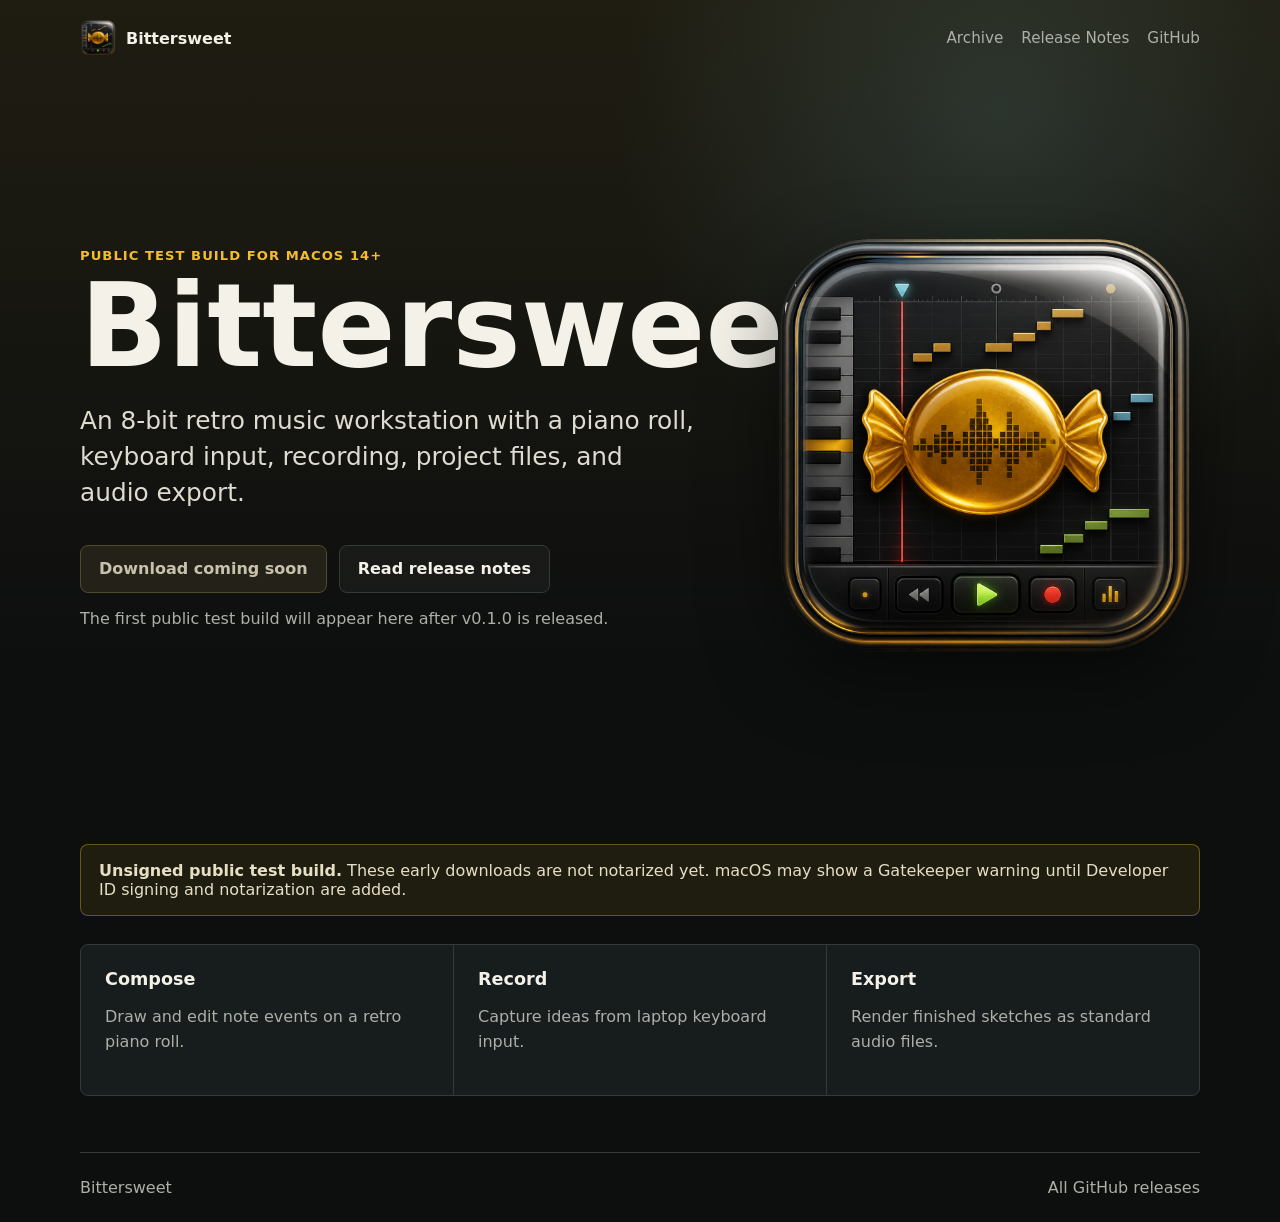
==== index.html @ 7b5882a4 "initial public website" ====
<!doctype html>
<html lang="en">
  <head>
    <meta charset="utf-8">
    <meta name="viewport" content="width=device-width, initial-scale=1">
    <title>Bittersweet</title>
    <meta name="description" content="Bittersweet is an 8-bit retro music workstation for macOS.">
    <link rel="icon" href="assets/bittersweet-icon.png">
    <link rel="stylesheet" href="assets/styles.css">
  </head>
  <body data-page="home">
    <header class="site-header">
      <a class="brand" href="./" aria-label="Bittersweet home">
        <img src="assets/bittersweet-icon.png" alt="">
        <span>Bittersweet</span>
      </a>
      <nav aria-label="Primary navigation">
        <a href="archive.html">Archive</a>
        <a href="release-notes.html">Release Notes</a>
        <a href="https://github.com/CaiqueCosta/bittersweet">GitHub</a>
      </nav>
    </header>

    <main>
      <section class="hero">
        <div class="hero-copy">
          <p class="eyebrow">Public test build for macOS 14+</p>
          <h1>Bittersweet</h1>
          <p class="lede">
            An 8-bit retro music workstation with a piano roll, keyboard input,
            recording, project files, and audio export.
          </p>
          <div class="actions">
            <a class="button primary" data-latest-download href="#" aria-disabled="true">Download coming soon</a>
            <a class="button secondary" href="release-notes.html">Read release notes</a>
          </div>
          <p class="release-line" data-latest-summary>Checking for the latest release...</p>
        </div>
        <div class="hero-art" aria-hidden="true">
          <img src="assets/bittersweet-icon.png" alt="">
        </div>
      </section>

      <section class="notice">
        <strong>Unsigned public test build.</strong>
        These early downloads are not notarized yet. macOS may show a Gatekeeper
        warning until Developer ID signing and notarization are added.
      </section>

      <section class="feature-band" aria-label="Highlights">
        <div>
          <h2>Compose</h2>
          <p>Draw and edit note events on a retro piano roll.</p>
        </div>
        <div>
          <h2>Record</h2>
          <p>Capture ideas from laptop keyboard input.</p>
        </div>
        <div>
          <h2>Export</h2>
          <p>Render finished sketches as standard audio files.</p>
        </div>
      </section>
    </main>

    <footer class="site-footer">
      <span>Bittersweet</span>
      <a href="https://github.com/CaiqueCosta/bittersweet/releases">All GitHub releases</a>
    </footer>

    <script src="assets/site.js"></script>
  </body>
</html>
---- assets/styles.css ----
:root {
  color-scheme: dark;
  --bg: #0d0f0f;
  --panel: #151919;
  --panel-2: #1e2424;
  --line: #333a39;
  --text: #f3f1e8;
  --muted: #adafa8;
  --gold: #f5bd2e;
  --gold-2: #9c7b1e;
  --cyan: #86d8e8;
  --red: #f05b43;
  --green: #9bd94b;
  font-family: Inter, ui-sans-serif, system-ui, -apple-system, BlinkMacSystemFont, "Segoe UI", sans-serif;
}

* {
  box-sizing: border-box;
}

body {
  min-width: 320px;
  margin: 0;
  color: var(--text);
  background:
    linear-gradient(180deg, rgba(245, 189, 46, 0.08), transparent 42rem),
    radial-gradient(circle at 78% 9%, rgba(134, 216, 232, 0.14), transparent 24rem),
    var(--bg);
}

a {
  color: inherit;
}

.site-header,
.site-footer {
  width: min(1120px, calc(100% - 32px));
  margin: 0 auto;
  display: flex;
  align-items: center;
  justify-content: space-between;
  gap: 24px;
}

.site-header {
  min-height: 76px;
}

.brand {
  display: inline-flex;
  align-items: center;
  gap: 10px;
  color: var(--text);
  font-weight: 800;
  text-decoration: none;
  letter-spacing: 0;
}

.brand img {
  width: 36px;
  height: 36px;
}

nav {
  display: flex;
  align-items: center;
  gap: 18px;
  color: var(--muted);
  font-size: 0.95rem;
}

nav a,
.site-footer a {
  text-decoration: none;
}

nav a:hover,
.site-footer a:hover {
  color: var(--gold);
}

main {
  width: min(1120px, calc(100% - 32px));
  margin: 0 auto;
}

.hero {
  min-height: calc(100vh - 132px);
  display: grid;
  grid-template-columns: minmax(0, 1fr) minmax(280px, 430px);
  align-items: center;
  gap: clamp(32px, 6vw, 72px);
  padding: 36px 0 64px;
}

.eyebrow {
  margin: 0 0 12px;
  color: var(--gold);
  font-size: 0.82rem;
  font-weight: 800;
  letter-spacing: 0.08em;
  text-transform: uppercase;
}

h1,
h2 {
  margin: 0;
  letter-spacing: 0;
}

h1 {
  font-size: clamp(3.4rem, 9vw, 7.5rem);
  line-height: 0.9;
}

.page-heading h1 {
  font-size: clamp(2.7rem, 7vw, 5.5rem);
}

.lede {
  max-width: 640px;
  margin: 24px 0 0;
  color: #dedbd0;
  font-size: clamp(1.08rem, 2.2vw, 1.55rem);
  line-height: 1.45;
}

.actions {
  display: flex;
  flex-wrap: wrap;
  gap: 12px;
  margin: 34px 0 0;
}

.button {
  min-height: 48px;
  display: inline-flex;
  align-items: center;
  justify-content: center;
  padding: 0 18px;
  border: 1px solid var(--line);
  border-radius: 8px;
  font-weight: 800;
  text-decoration: none;
}

.button.primary {
  border-color: #f7c84d;
  color: #16120a;
  background: linear-gradient(180deg, #ffd65c, var(--gold));
}

.button.secondary {
  color: var(--text);
  background: rgba(255, 255, 255, 0.04);
}

.button[aria-disabled="true"] {
  pointer-events: none;
  color: #c8c2ac;
  border-color: #51482d;
  background: #242118;
}

.release-line,
.muted {
  color: var(--muted);
}

.hero-art {
  display: grid;
  place-items: center;
}

.hero-art img {
  width: min(100%, 430px);
  height: auto;
  filter: drop-shadow(0 26px 38px rgba(0, 0, 0, 0.5));
}

.notice {
  margin: 0 0 28px;
  padding: 16px 18px;
  border: 1px solid rgba(245, 189, 46, 0.35);
  border-radius: 8px;
  color: #e7dfc5;
  background: rgba(245, 189, 46, 0.08);
}

.feature-band {
  display: grid;
  grid-template-columns: repeat(3, minmax(0, 1fr));
  gap: 1px;
  overflow: hidden;
  margin: 0 0 56px;
  border: 1px solid var(--line);
  border-radius: 8px;
  background: var(--line);
}

.feature-band div,
.release-item,
.note-item {
  background: rgba(21, 25, 25, 0.9);
}

.feature-band div {
  padding: 24px;
}

.feature-band h2,
.release-item h2,
.note-item h2 {
  font-size: 1.1rem;
}

.feature-band p,
.release-item p,
.note-item p {
  color: var(--muted);
  line-height: 1.55;
}

.page-shell {
  padding: 44px 0 64px;
}

.page-heading {
  max-width: 760px;
  margin-bottom: 28px;
}

.page-heading p:not(.eyebrow) {
  color: var(--muted);
  font-size: 1.1rem;
  line-height: 1.55;
}

.release-list,
.notes-list {
  display: grid;
  gap: 14px;
}

.release-item,
.note-item {
  padding: 22px;
  border: 1px solid var(--line);
  border-radius: 8px;
}

.release-meta {
  display: flex;
  flex-wrap: wrap;
  gap: 10px;
  margin: 10px 0 16px;
  color: var(--muted);
  font-size: 0.93rem;
}

.release-actions {
  display: flex;
  flex-wrap: wrap;
  gap: 10px;
}

.pill {
  display: inline-flex;
  align-items: center;
  min-height: 28px;
  padding: 0 9px;
  border: 1px solid rgba(134, 216, 232, 0.3);
  border-radius: 999px;
  color: var(--cyan);
}

.note-body {
  margin-top: 16px;
  color: #d8d5ca;
  line-height: 1.6;
}

.note-body ul {
  padding-left: 1.2rem;
}

.site-footer {
  min-height: 70px;
  border-top: 1px solid var(--line);
  color: var(--muted);
}

@media (max-width: 760px) {
  .site-header,
  .site-footer {
    align-items: flex-start;
    flex-direction: column;
    justify-content: center;
    padding: 16px 0;
  }

  nav {
    flex-wrap: wrap;
  }

  .hero {
    min-height: auto;
    grid-template-columns: 1fr;
    padding-top: 22px;
  }

  .hero-art {
    order: -1;
  }

  .hero-art img {
    width: min(78vw, 330px);
  }

  .feature-band {
    grid-template-columns: 1fr;
  }
}
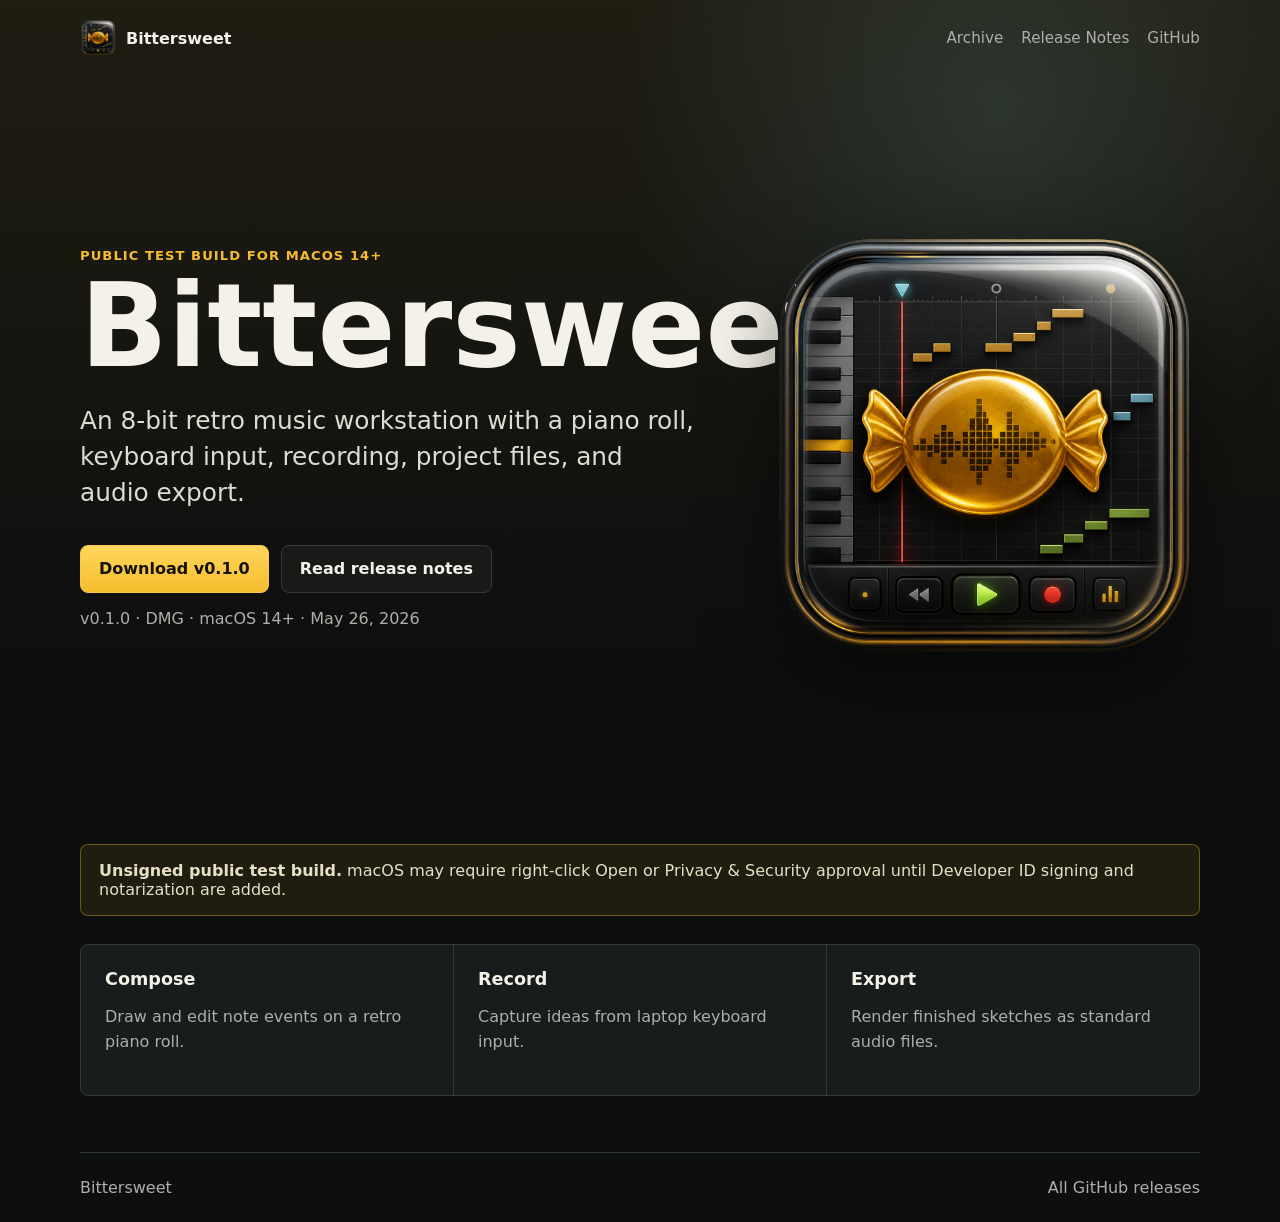
==== commit 50307c2f: "Publish Bittersweet website from 30e3bddad98d83650fc58471b38752666d3a1d4e" ====
--- a/index.html
+++ b/index.html
@@ -43,8 +43,8 @@
 
       <section class="notice">
         <strong>Unsigned public test build.</strong>
-        These early downloads are not notarized yet. macOS may show a Gatekeeper
-        warning until Developer ID signing and notarization are added.
+        macOS may require right-click Open or Privacy &amp; Security approval
+        until Developer ID signing and notarization are added.
       </section>
 
       <section class="feature-band" aria-label="Highlights">
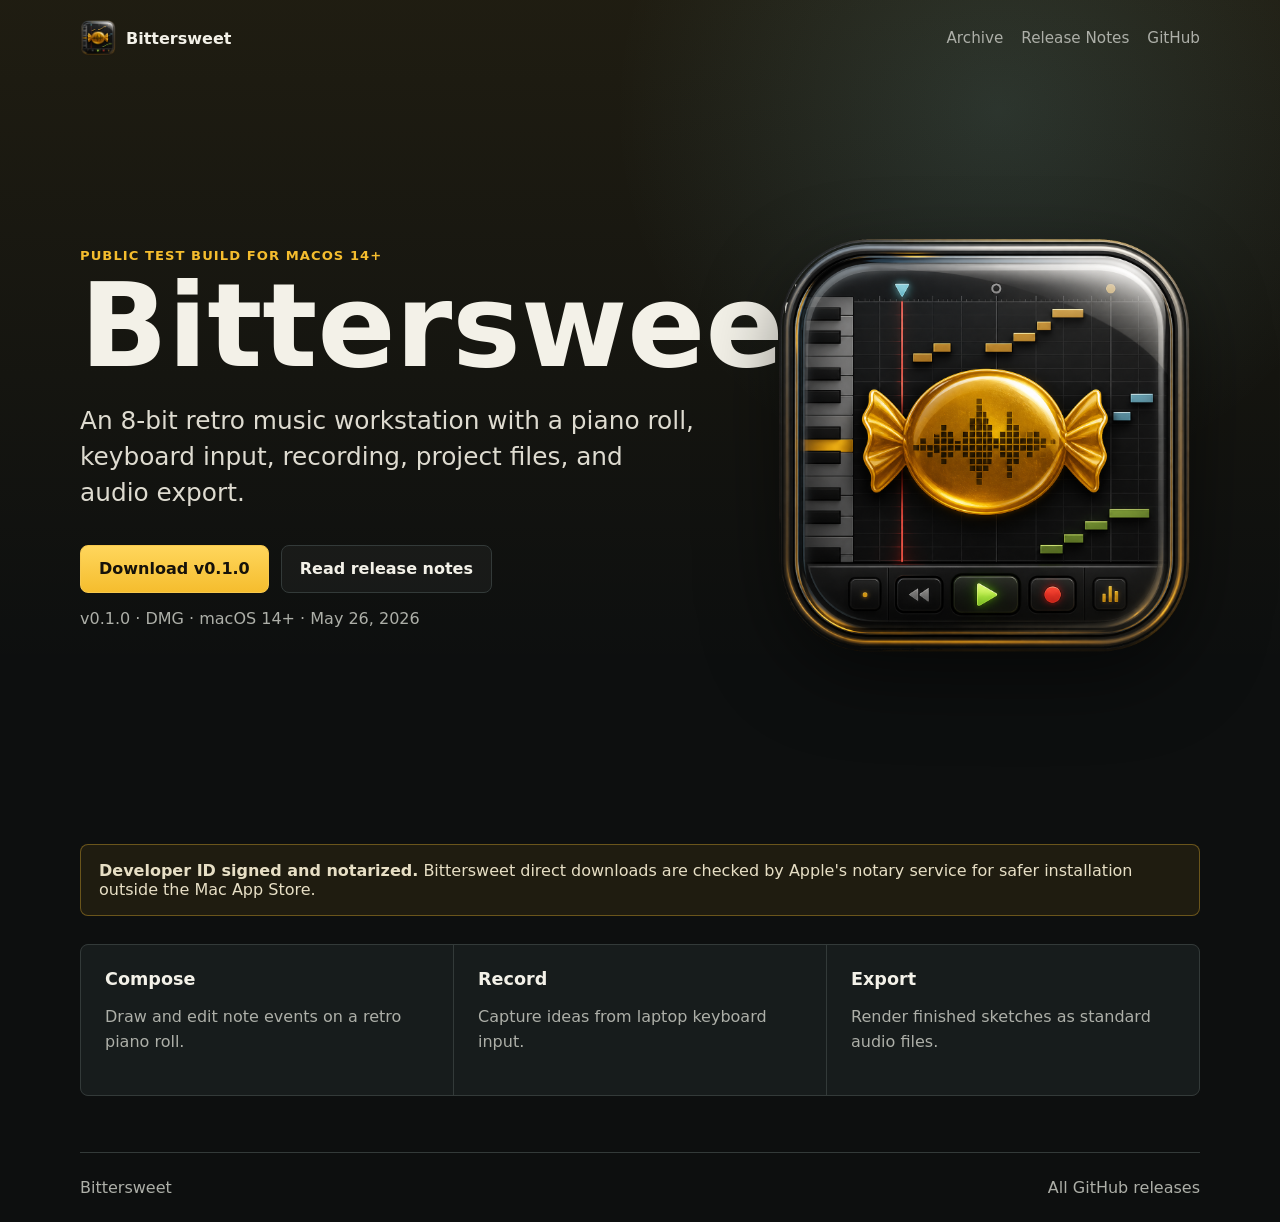
==== commit 5a5d2129: "Publish Bittersweet website from afcdad41350319a5bb5ee1386b8c36c33bb6d5fa" ====
--- a/index.html
+++ b/index.html
@@ -17,7 +17,7 @@
       <nav aria-label="Primary navigation">
         <a href="archive.html">Archive</a>
         <a href="release-notes.html">Release Notes</a>
-        <a href="https://github.com/CaiqueCosta/bittersweet">GitHub</a>
+        <a href="https://github.com/CaiqueCosta/bittersweet_page/releases">GitHub</a>
       </nav>
     </header>
 
@@ -42,9 +42,9 @@
       </section>
 
       <section class="notice">
-        <strong>Unsigned public test build.</strong>
-        macOS may require right-click Open or Privacy &amp; Security approval
-        until Developer ID signing and notarization are added.
+        <strong>Developer ID signed and notarized.</strong>
+        Bittersweet direct downloads are checked by Apple's notary service for
+        safer installation outside the Mac App Store.
       </section>
 
       <section class="feature-band" aria-label="Highlights">
@@ -65,7 +65,7 @@
 
     <footer class="site-footer">
       <span>Bittersweet</span>
-      <a href="https://github.com/CaiqueCosta/bittersweet/releases">All GitHub releases</a>
+      <a href="https://github.com/CaiqueCosta/bittersweet_page/releases">All GitHub releases</a>
     </footer>
 
     <script src="assets/site.js"></script>
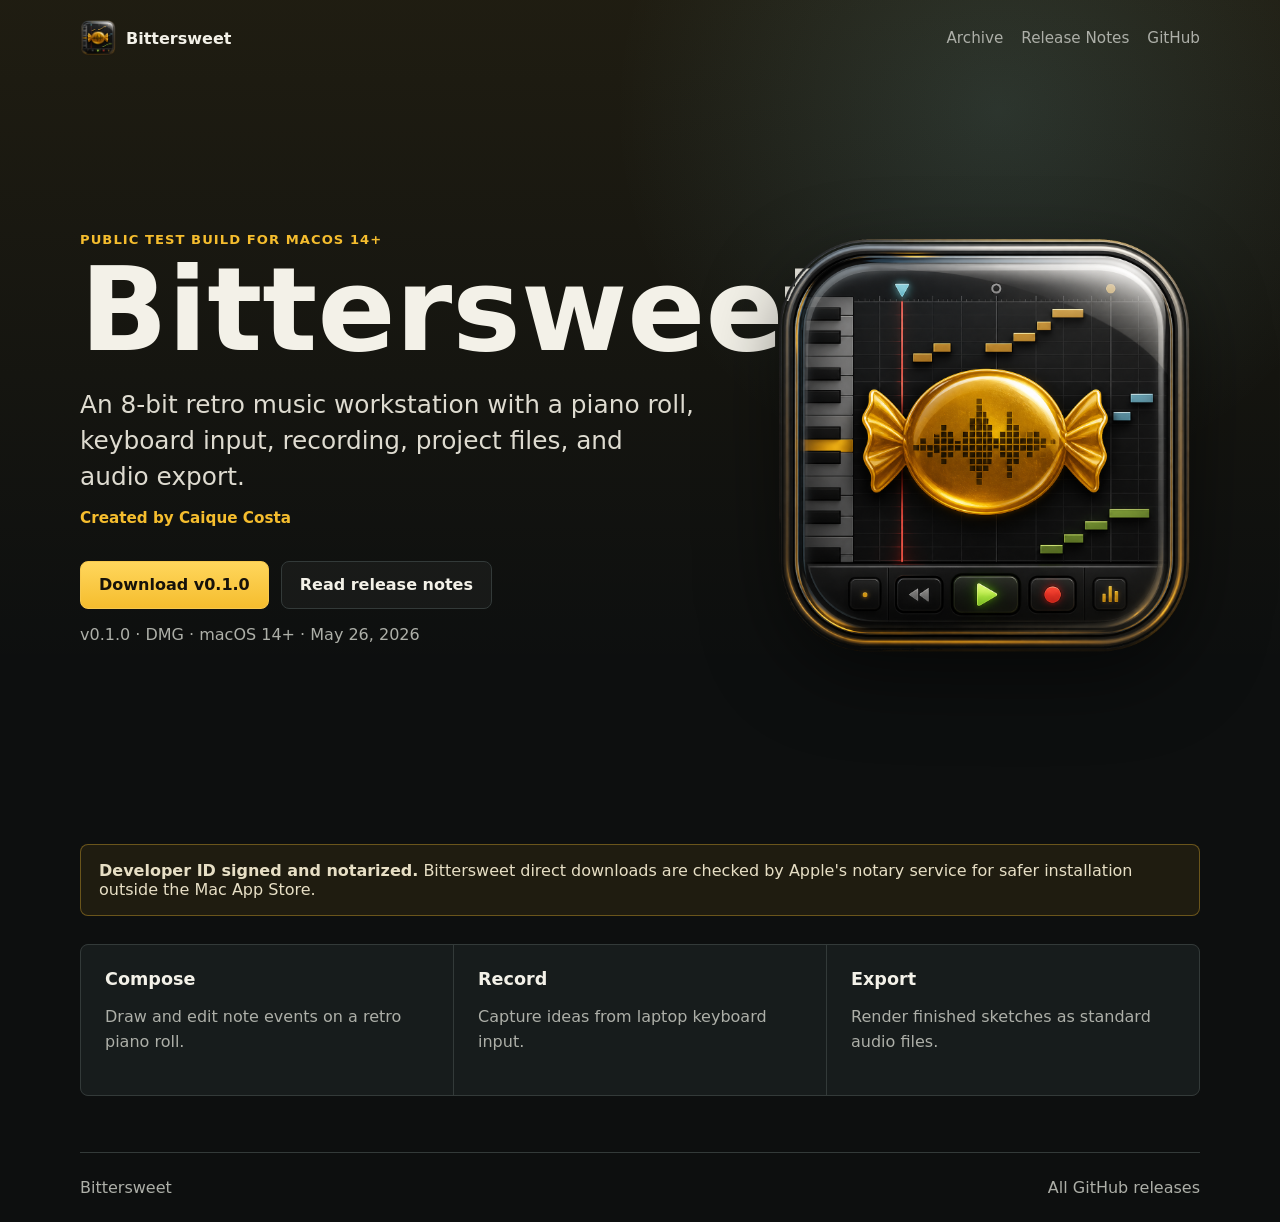
==== commit 1c930db0: "Publish Bittersweet website from 00fe0eb9353ad2fbedfd6d256c503aec95782fe0" ====
--- a/index.html
+++ b/index.html
@@ -30,6 +30,7 @@
             An 8-bit retro music workstation with a piano roll, keyboard input,
             recording, project files, and audio export.
           </p>
+          <p class="byline">Created by Caique Costa</p>
           <div class="actions">
             <a class="button primary" data-latest-download href="#" aria-disabled="true">Download coming soon</a>
             <a class="button secondary" href="release-notes.html">Read release notes</a>
--- a/assets/styles.css
+++ b/assets/styles.css
@@ -125,6 +125,13 @@
   line-height: 1.45;
 }
 
+.byline {
+  margin: 14px 0 0;
+  color: var(--gold);
+  font-size: 0.95rem;
+  font-weight: 800;
+}
+
 .actions {
   display: flex;
   flex-wrap: wrap;
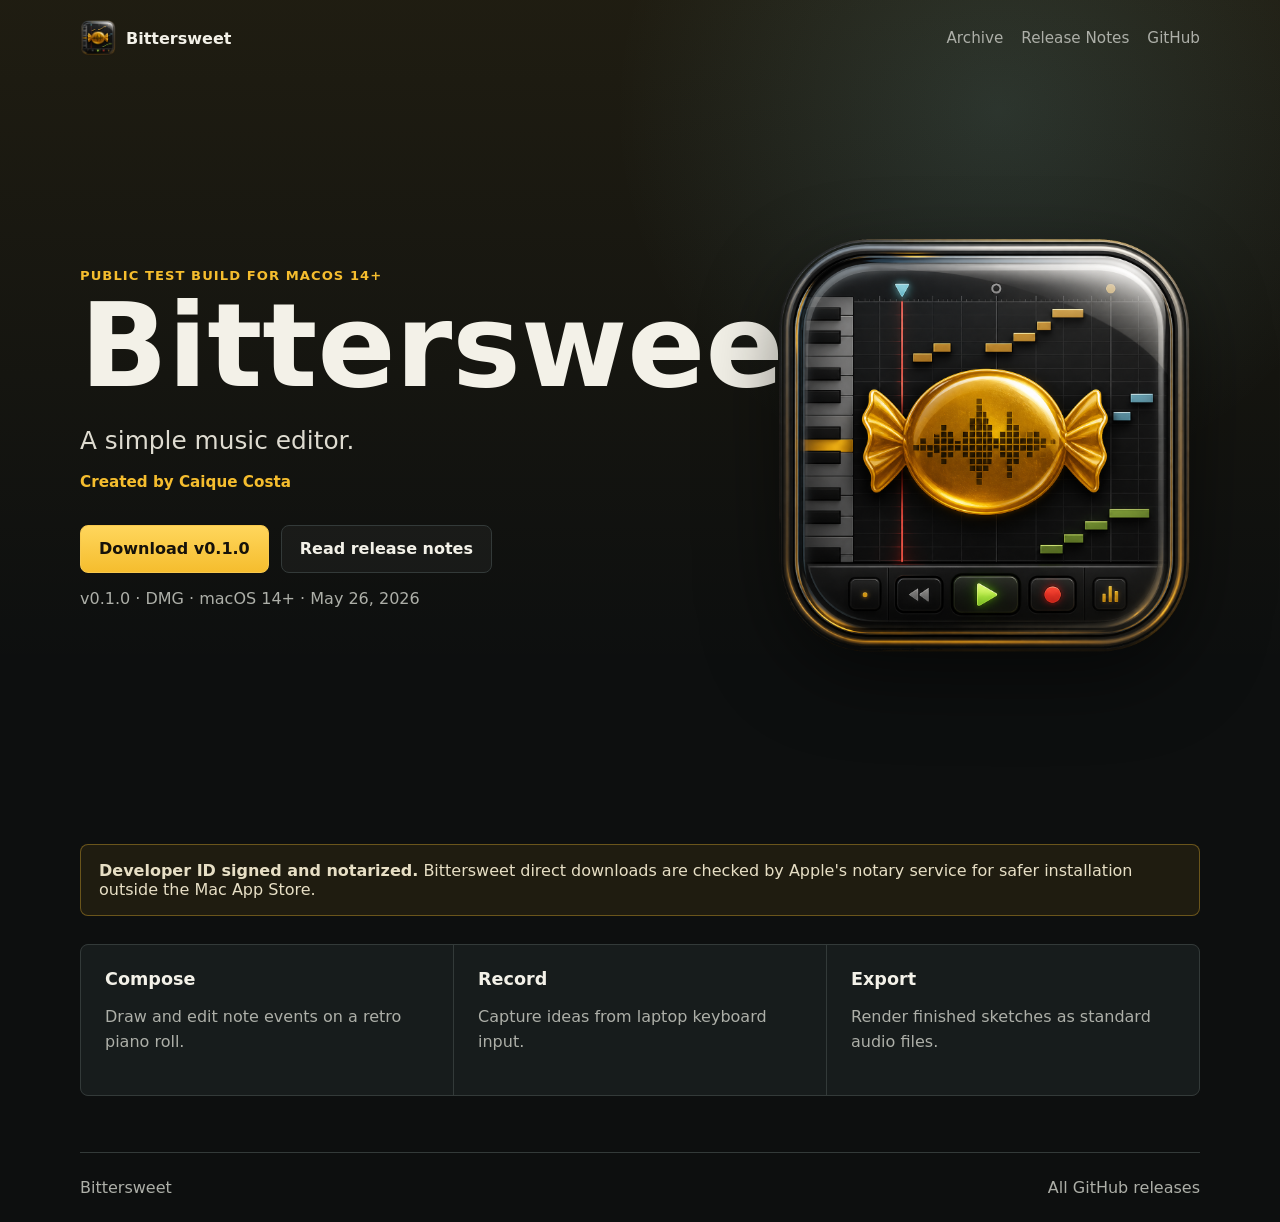
==== commit 94e9705f: "Publish Bittersweet website from 6525183ac0f5b847be3340672589b05d1969b6b5" ====
--- a/index.html
+++ b/index.html
@@ -26,10 +26,7 @@
         <div class="hero-copy">
           <p class="eyebrow">Public test build for macOS 14+</p>
           <h1>Bittersweet</h1>
-          <p class="lede">
-            An 8-bit retro music workstation with a piano roll, keyboard input,
-            recording, project files, and audio export.
-          </p>
+          <p class="lede">A simple music editor.</p>
           <p class="byline">Created by Caique Costa</p>
           <div class="actions">
             <a class="button primary" data-latest-download href="#" aria-disabled="true">Download coming soon</a>
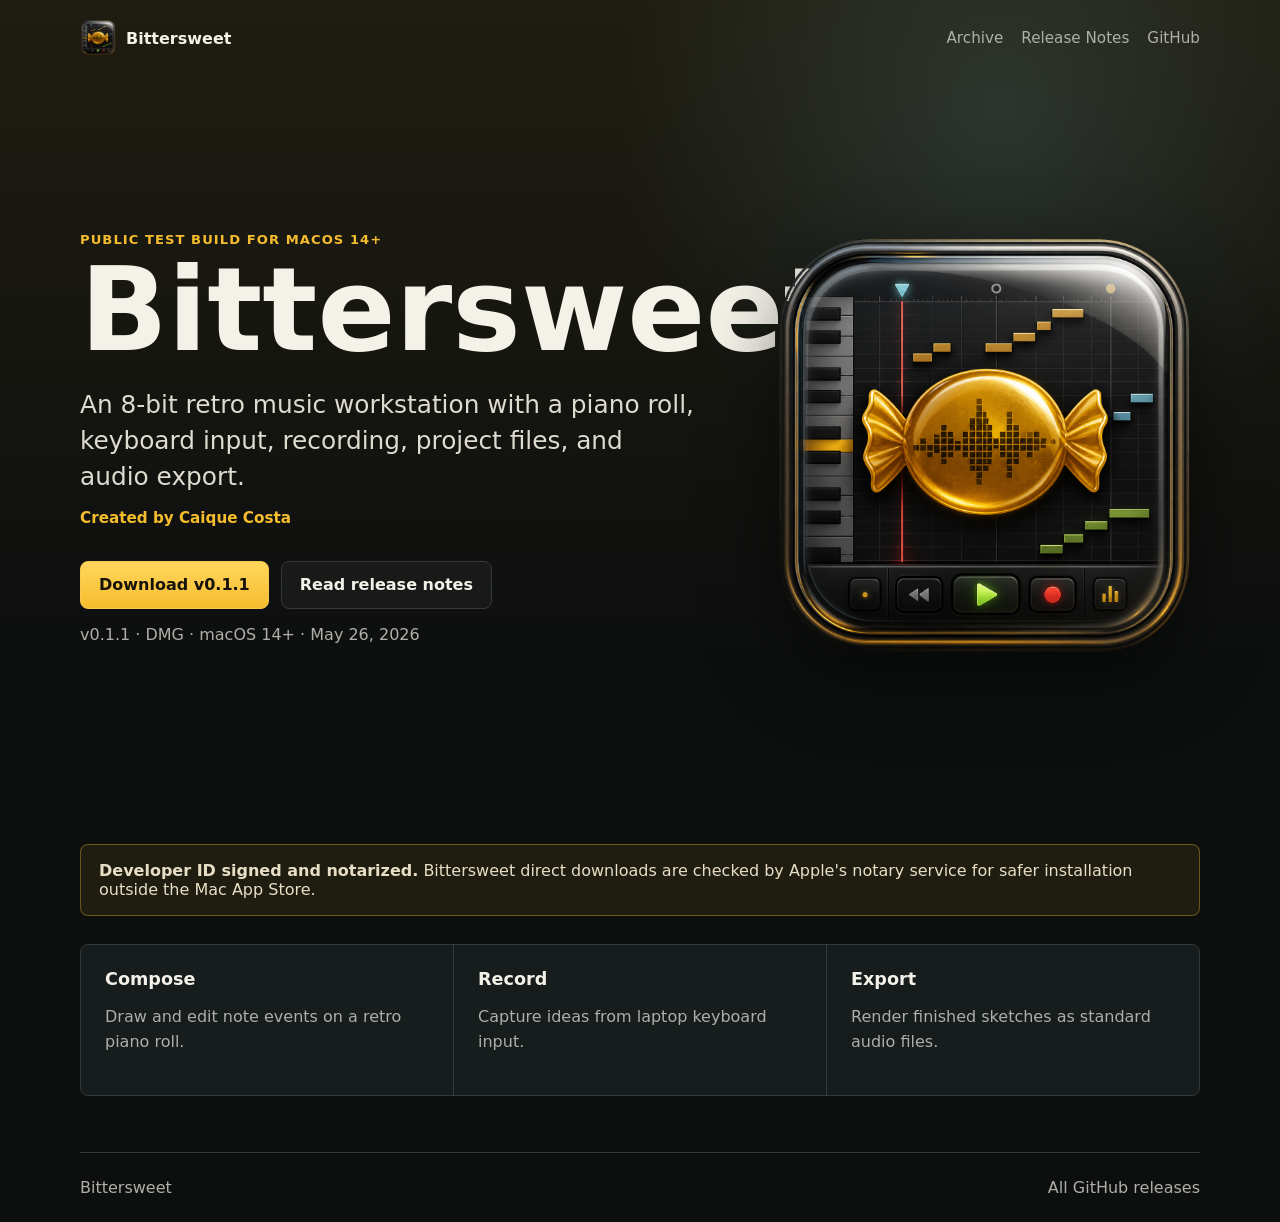
==== commit 85f92318: "Publish Bittersweet website from d2c2efb1fdecfa34f1a99c58093d1c59d7ce82c0" ====
--- a/index.html
+++ b/index.html
@@ -26,7 +26,10 @@
         <div class="hero-copy">
           <p class="eyebrow">Public test build for macOS 14+</p>
           <h1>Bittersweet</h1>
-          <p class="lede">A simple music editor.</p>
+          <p class="lede">
+            An 8-bit retro music workstation with a piano roll, keyboard input,
+            recording, project files, and audio export.
+          </p>
           <p class="byline">Created by Caique Costa</p>
           <div class="actions">
             <a class="button primary" data-latest-download href="#" aria-disabled="true">Download coming soon</a>
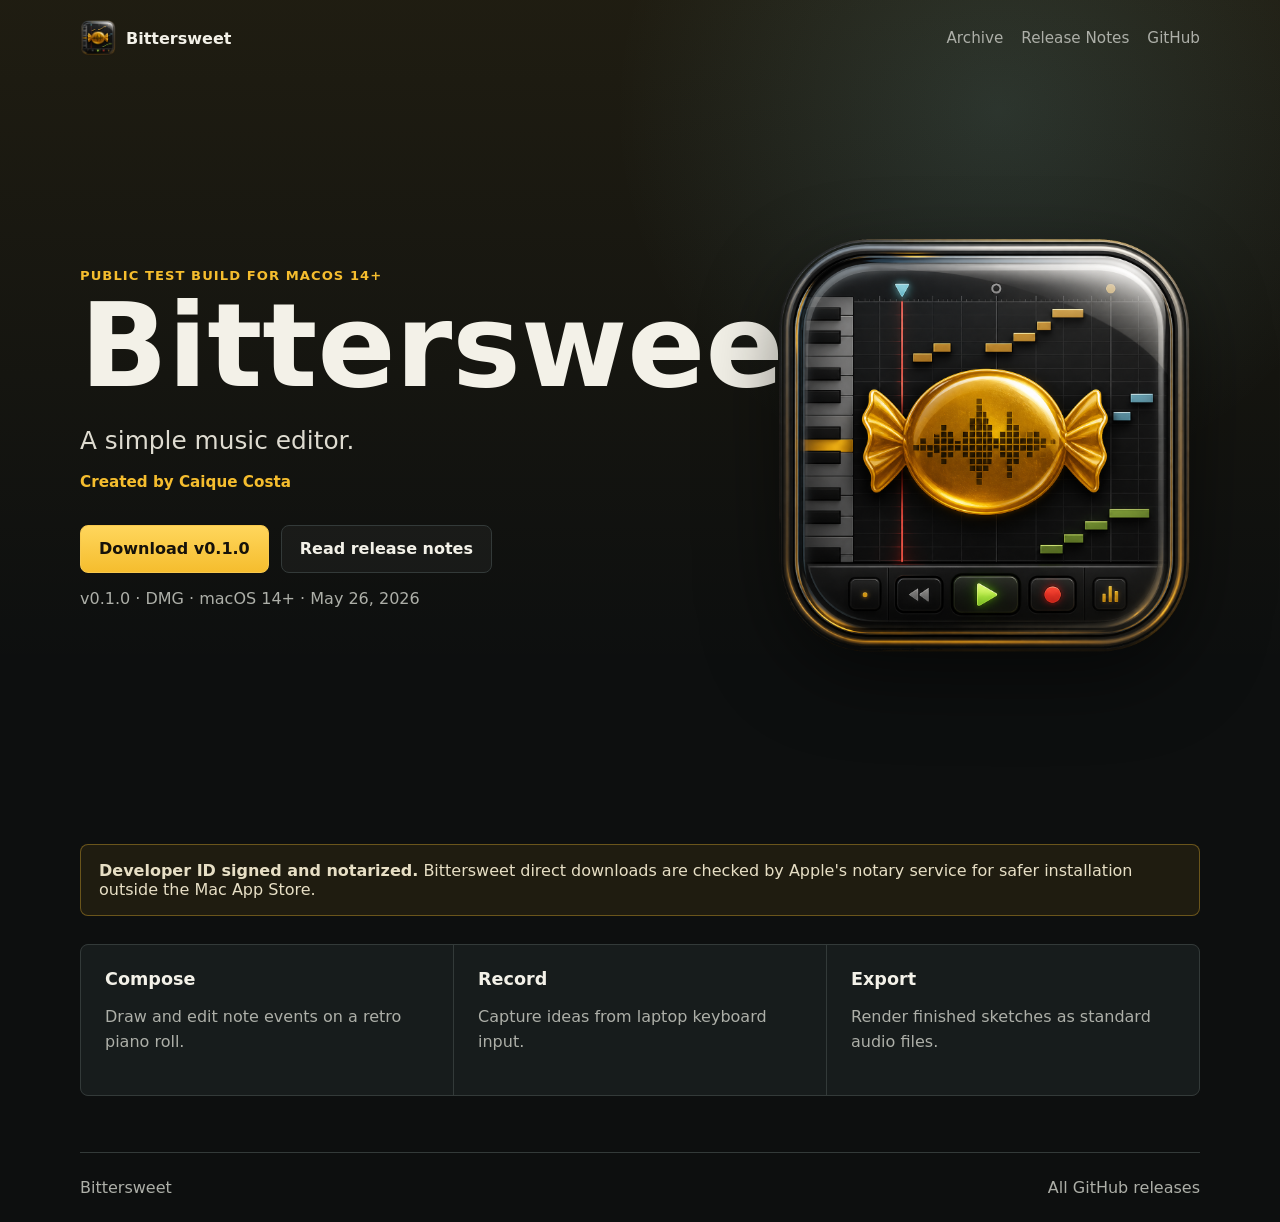
==== commit 0f85ad79: "Publish Bittersweet website from 9a7f3fd26a450245adfbde9780a16a5c6ae2457e" ====
--- a/index.html
+++ b/index.html
@@ -26,10 +26,7 @@
         <div class="hero-copy">
           <p class="eyebrow">Public test build for macOS 14+</p>
           <h1>Bittersweet</h1>
-          <p class="lede">
-            An 8-bit retro music workstation with a piano roll, keyboard input,
-            recording, project files, and audio export.
-          </p>
+          <p class="lede">A simple music editor.</p>
           <p class="byline">Created by Caique Costa</p>
           <div class="actions">
             <a class="button primary" data-latest-download href="#" aria-disabled="true">Download coming soon</a>
